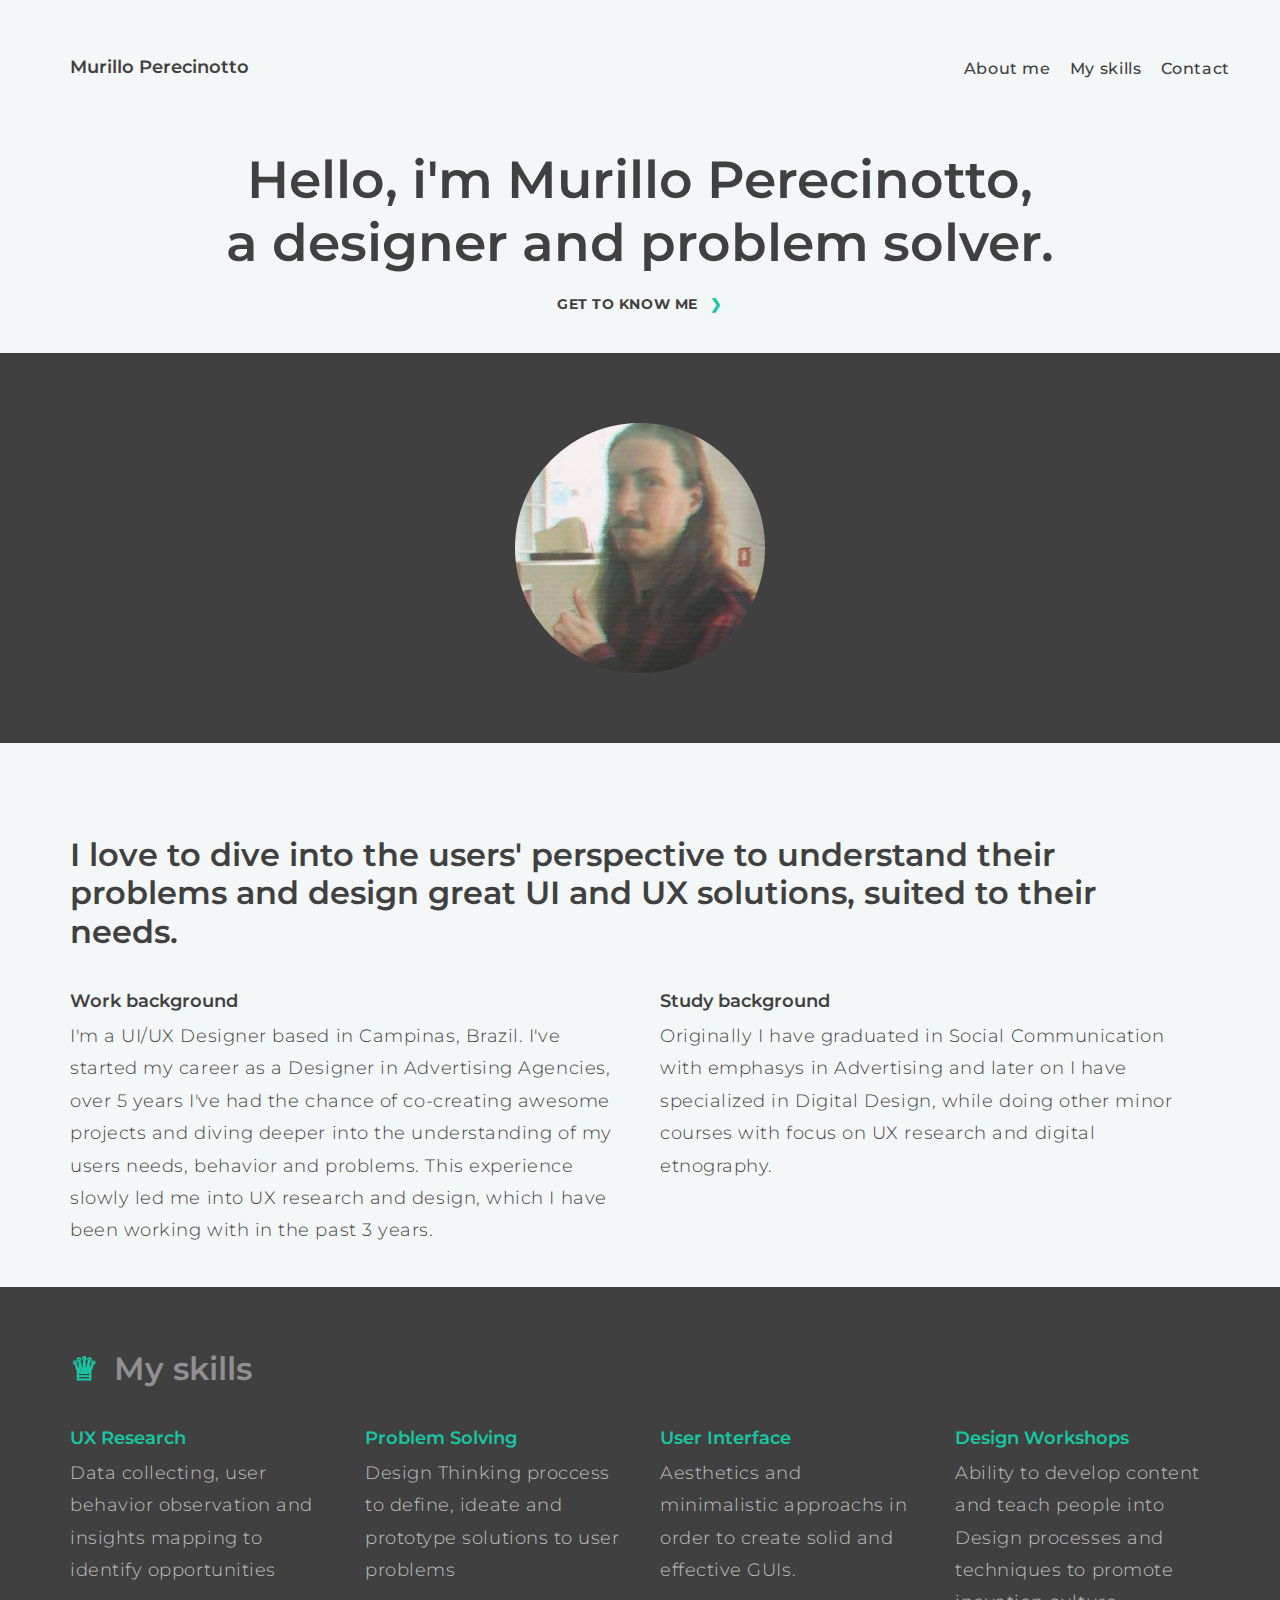
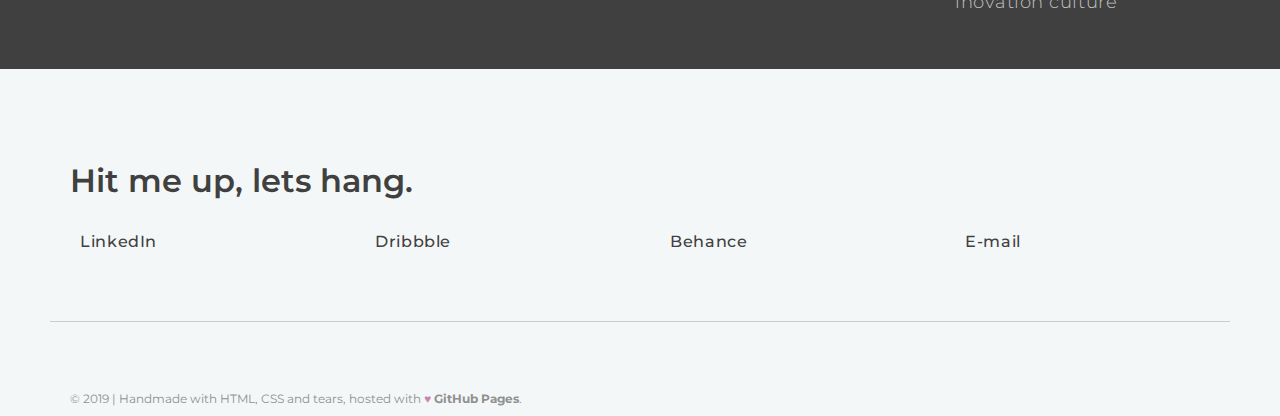
==== index.html @ 8c32df5b "Update to layout 2.0" ====
<!DOCTYPE html>
<html lang="en">
	<head>
		<meta charset="utf-8" />
		<meta name="viewport" content="width=device-width, initial-scale=1.0">
		<title>Murillo Perecinotto | UX Designer</title>
		<link rel="stylesheet" type="text/css" href="css/normalize.css" />
		<link href="https://fonts.googleapis.com/css?family=Montserrat:300,400,500,600,700,900" rel="stylesheet">
		<link rel="stylesheet" href="https://use.fontawesome.com/releases/v5.7.2/css/all.css" integrity="sha384-fnmOCqbTlWIlj8LyTjo7mOUStjsKC4pOpQbqyi7RrhN7udi9RwhKkMHpvLbHG9Sr" crossorigin="anonymous">
		<link rel="stylesheet" type="text/css" href="css/variables.css" />
		<link rel="stylesheet" type="text/css" href="css/style.css" />

	</head>
	
	<body>
		<div class="header">
			<div class="row">
				<header>
					<div class="col-4">
						<h1>Murillo Perecinotto</h1></a>
					</div>
					<div class="col-8 navmenu-main">
						<a class="navmenu-i" href="#about">About me</a>
						<a class="navmenu-i" href="#skills">My skills</a>
						<a class="navmenu-i" href="#contact">Contact</a>
					</div>
				</header>
			</div>
		</div>
		
		<div class="row">
			<div class="col-12">
				<section class="intro">
					<h2>Hello, i'm Murillo Perecinotto,<br>a designer and problem solver.</h2>
					<a class="ghostbtn" href="#about">Get to know me <span style="color: var(--primary-color); margin-left: 8px;">&#10095;</span></a>
				</section>
			</div>
		</div>

		<!-- <div style="background-image: url('img/img-placeholder.jpeg');" class="img-fill">
			<div>
				<img src="img/avatar-250px.png" class="img-avatar" />
			</div>
		</div> -->

		<div class="row bg-dark full-width">
			<div>
				<img src="img/avatar-250px.png" class="img-avatar" />
			</div>
		</div>

		<div class="row">
			<div class="col-12 section-desc">
				<h3 id="about">I love to dive into the users' perspective to understand their problems and design great UI and UX solutions, suited to their needs.</h3>
			</div>
		</div>

		<div class="row">
			<div class="col-6">
				<h4>Work background</h4>
				<p>I'm a UI/UX Designer based in Campinas, Brazil. I've started my career as a Designer in Advertising Agencies, over 5 years I've had the chance of co-creating awesome projects and diving deeper into the understanding of my users needs, behavior and problems. This experience slowly led me into UX research and design, which I have been working with in the past 3 years.</p>
			</div>
			<div class="col-6">
				<h4>Study background</h4>
				<p>Originally I have graduated in Social Communication with emphasys in Advertising and later on I have specialized in Digital Design, while doing other minor courses with focus on UX research and digital etnography.</p>
			</div>
		</div>

		<div class="row bg-dark full-width">
			<div class="row">
				<div class="col-12">
					<h3 id="skills"><span style="color: var(--primary-color); margin-right: 15px;"> &#9813;</span>My skills</h3>
				</div>
				<div class="topics">
					<div class="col-4">
						<h4>UX Research</h4>
						<p>Data collecting, user behavior observation and insights mapping to identify opportunities</p>
					</div>
					<div class="col-4">
						<h4>Problem Solving</h4>
						<p>Design Thinking proccess to define, ideate and prototype solutions to user problems</p>
					</div>
					<div class="col-4">
						<h4>User Interface</h4>
						<p>Aesthetics and minimalistic approachs in order to create solid and effective GUIs.</p>
					</div>
					<div class="col-4">
						<h4>Design Workshops</h4>
						<p>Ability to develop content and teach people into Design processes and techniques to promote inovation culture</p>
					</div>
				</div>
			</div>
		</div>

		<div class="row">
			<div class="col-12 section-desc">
				<h3 id="contact">Hit me up, lets hang.</h3>
			</div>
		</div>

		<div class="row">
			<div class="col-3">
				<a target="blank" href="https://www.linkedin.com/in/murillovp/"><i class="fab fa-linkedin"></i><span class="social-media-text">LinkedIn</span></a>
			</div>
			<div class="col-3">
				<a target="blank" href="https://dribbble.com/murillovp"><i class="fab fa-dribbble"></i><span class="social-media-text">Dribbble</span></a>
			</div>
			<div class="col-3">
				<a target="blank" href="https://www.behance.net/murillovp"><i class="fab fa-behance"></i><span class="social-media-text">Behance</span></a>
			</div>
			<div class="col-3">
				<a href="mailto:murillovp90@gmail.com"><i class="fas fa-at"></i><span class="social-media-text">E-mail</span></a>
			</div>
		</div>

		<div class="row">
			<div class="separator">
				
			</div>
		</div>

		<div class="row">
			<footer>
				<div class="col-9">
					<span>&copy 2019 | Handmade with HTML, CSS and tears, hosted with <span style="color: #a5155d; opacity: 0.5;">&hearts;</span><strong> GitHub Pages</strong>.</span>
				</div>
				<!-- <div class="col-3 text-right" style="opacity: 0.2;">
					<span>Go to <a href="links.html">Batcave</a></span>
				</div> -->
			</footer>
		</div>
	</body>
</html>
---- css/variables.css ----
:root {
	--primary-color: #17c6a3;
	--secondary-color: #EDD836;
	--dark-grey: #404040;
	--medium-grey: #707070;
	--light-grey: #909090;
	--white-grey: #c1c1c1;
	--offwhite: #f4f7f7;
}
---- css/style.css ----
/* Global settings */

* {
  box-sizing: border-box;
}

/* Tipography */

body {
	font-family: 'Montserrat', sans-serif;
	background-color: var(--offwhite);
}

p {
	color: var(--dark-grey);
	line-height: 1.8em;
	font-size: 18px;
	font-weight: 300;
	letter-spacing: 0.03em;
    margin-block-start: 0em;
    margin-block-end: 0em;
}

h1, h2, h3, h4, h5, h6 {
	color: var(--dark-grey);
	line-height: 1;
	font-weight: 600;
    margin-block-start: 0.4em;
    margin-block-end: 0.4em;
    line-height: 1.2em;
}

h1 {
	font-size: 18px;
}

h2 {
	font-size: 52px;
}

h3 {
	font-size: 32px;
}

h4 {
	font-size: 18px;
}

h5 {
	font-size: 14px;
}

.row.bg-dark h3 {
	color: var(--light-grey);
}

.row.bg-dark p {
	color: var(--white-grey);
}

.row.bg-dark h4 {
	color: var(--white-grey);
}

.row.bg-dark {
	padding: 40px 0;
}

/* grid 960 */

.row {
	width: 1180px;
	margin: 0 auto;
	overflow: auto;
	padding: 10 20px;
}

.row::after {
	content: "";
 	clear: both;
 	display: table;
}

[class^="col-"], [class*=" col-"] {
 	float: left;
 	padding: 10px 20px;
}

.col-1 {
	width: 8,33%;
}

.col-2 {
	width: 16,66%;
}

.col-3 {
	width: 25%;
}

.col-4 {
	width: 33,33%;
}

.col-5 {
	width: 41,66%;
}

.col-6 {
	width: 50%;
}

.col-7 {
	width: 58,33%;
}

.col-8 {
	width: 66,66%;
}

.col-9 {
	width: 75%;
}

.col-10 {
	width: 83,33%;
}

.col-11 {
	width: 91,66%;
}

.col-12 {
	width: 100%;
}
/* Fim do grid */

a {
	color: var(--dark-grey);
	text-decoration: none;
	letter-spacing: 0.04em;
	font-weight: 500;
}

a:hover, a:active {
	color: var(--primary-color);
	text-decoration: none;
}

.navmenu-main {
	text-align: right;
	float: right;
	padding: 20px 0px;
}

.navmenu-i {
	margin-left: 15px;
}

.header {
 padding: 40px 0 20px 0;
}

.intro {
	text-align: center;
	margin-bottom: 0px;
}

.ghostbtn {
	color: var(--dark-grey);
	font-size: 14px;
	text-decoration: none;
	font-weight: 700;
	text-transform: uppercase;
	letter-spacing: 0.04em;
}

.ghostbtn:hover, .ghostbutton:active {
	color: var(--primary-color);
}


.separator {
	background-color: #cccccc;
	width: 100%;
	height: 1px;
	margin: 60px 0px;
}

.green-bar {
	background-color: var(--primary-color);
	width: 100%;
	height: 3px;
	margin-bottom: 0;
}

.text-right {
	text-align: right;
}

.img-fill {
    overflow: hidden;
    background-size: cover;
    background-position: center;
    /*min-height: 500px;*/
}

.section-desc {
	margin-top: 40px;
}

footer {
	color: var(--light-grey);
	font-size: 12px;
}

.social-icon {
	display: inline-block;
	margin-right: 10px;
}

.bg-dark {
	background: var(--dark-grey);
	margin: 30px 0;
}

.full-width {
  width: 100vw;
  position: relative;
  left: 50%;
  right: 50%;
  margin-left: -50vw;
  margin-right: -50vw;
}

.topics .col-4 {
	width: 295px;
}

.social-media {

}

.social-media-text {
	margin-left: 10px;
}

.fa-linkedin {
	color: #0077B2;
}

.fa-dribbble {
	color: #c142a0;
}

.fa-behance {
	color: #0057ff;
}

.fa-at {
	color: var(--primary-color);
}

.topics .col-4 h4 {
	color: var(--primary-color);
}

.img-avatar {
	margin: 30px 0;
	margin-left: auto;
	margin-right: auto;
	display: block;
}
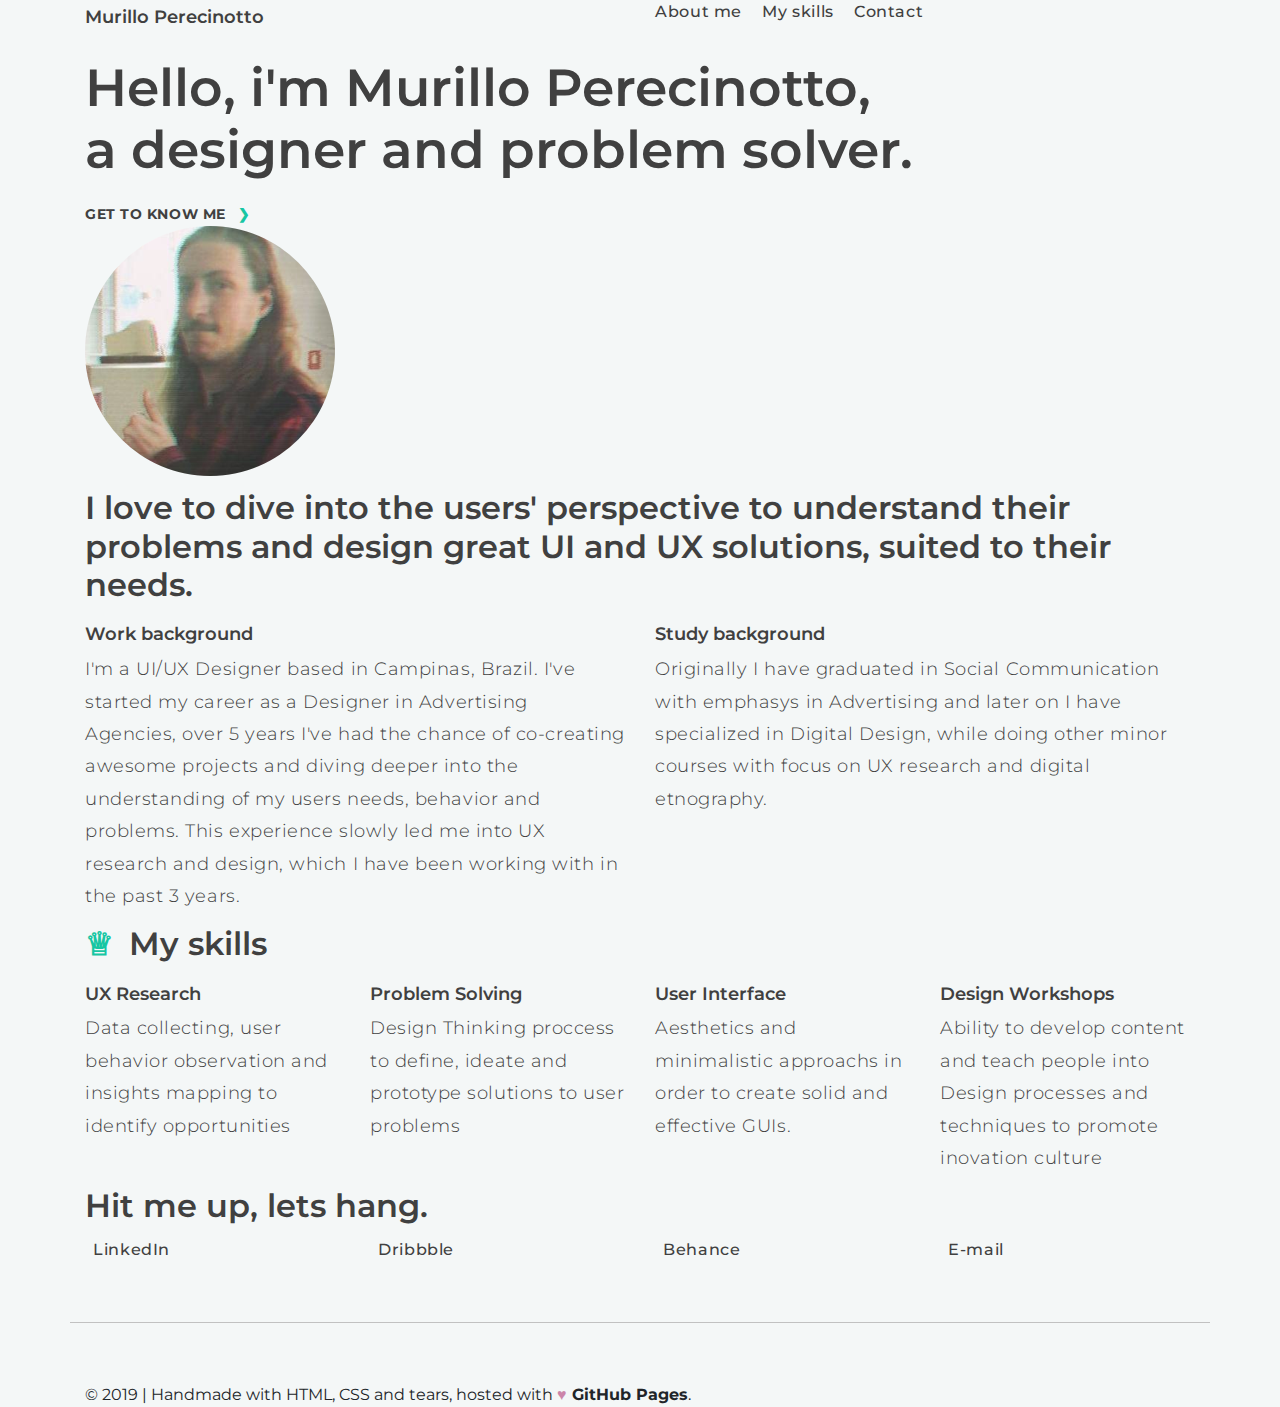
==== commit 1ecdf6e2: "Aplicação de bootstrap e flexbox" ====
--- a/index.html
+++ b/index.html
@@ -4,36 +4,35 @@
 		<meta charset="utf-8" />
 		<meta name="viewport" content="width=device-width, initial-scale=1.0">
 		<title>Murillo Perecinotto | UX Designer</title>
-		<link rel="stylesheet" type="text/css" href="css/normalize.css" />
+		<!-- <link rel="stylesheet" type="text/css" href="css/normalize.css" /> -->
 		<link href="https://fonts.googleapis.com/css?family=Montserrat:300,400,500,600,700,900" rel="stylesheet">
 		<link rel="stylesheet" href="https://use.fontawesome.com/releases/v5.7.2/css/all.css" integrity="sha384-fnmOCqbTlWIlj8LyTjo7mOUStjsKC4pOpQbqyi7RrhN7udi9RwhKkMHpvLbHG9Sr" crossorigin="anonymous">
+		<link rel="stylesheet" href="https://maxcdn.bootstrapcdn.com/bootstrap/4.0.0/css/bootstrap.min.css" integrity="sha384-Gn5384xqQ1aoWXA+058RXPxPg6fy4IWvTNh0E263XmFcJlSAwiGgFAW/dAiS6JXm" crossorigin="anonymous">
 		<link rel="stylesheet" type="text/css" href="css/variables.css" />
 		<link rel="stylesheet" type="text/css" href="css/style.css" />
 
 	</head>
 	
 	<body>
-		<div class="header">
+		<div class="container">
 			<div class="row">
-				<header>
-					<div class="col-4">
-						<h1>Murillo Perecinotto</h1></a>
-					</div>
-					<div class="col-8 navmenu-main">
-						<a class="navmenu-i" href="#about">About me</a>
-						<a class="navmenu-i" href="#skills">My skills</a>
-						<a class="navmenu-i" href="#contact">Contact</a>
-					</div>
-				</header>
+				<div class="col">
+					<h1>Murillo Perecinotto</h1></a>
+				</div>
+				<div class="col">
+					<a class="mr-3" href="#about">About me</a>
+					<a class="mr-3" href="#skills">My skills</a>
+					<a class="mr-3" href="#contact">Contact</a>
+				</div>
 			</div>
 		</div>
 		
-		<div class="row">
-			<div class="col-12">
-				<section class="intro">
+		<div class="container">
+			<div class="row">
+				<div class="col">
 					<h2>Hello, i'm Murillo Perecinotto,<br>a designer and problem solver.</h2>
 					<a class="ghostbtn" href="#about">Get to know me <span style="color: var(--primary-color); margin-left: 8px;">&#10095;</span></a>
-				</section>
+				</div>
 			</div>
 		</div>
 
@@ -43,91 +42,98 @@
 			</div>
 		</div> -->
 
-		<div class="row bg-dark full-width">
-			<div>
-				<img src="img/avatar-250px.png" class="img-avatar" />
-			</div>
-		</div>
-
-		<div class="row">
-			<div class="col-12 section-desc">
-				<h3 id="about">I love to dive into the users' perspective to understand their problems and design great UI and UX solutions, suited to their needs.</h3>
-			</div>
-		</div>
-
-		<div class="row">
-			<div class="col-6">
-				<h4>Work background</h4>
-				<p>I'm a UI/UX Designer based in Campinas, Brazil. I've started my career as a Designer in Advertising Agencies, over 5 years I've had the chance of co-creating awesome projects and diving deeper into the understanding of my users needs, behavior and problems. This experience slowly led me into UX research and design, which I have been working with in the past 3 years.</p>
-			</div>
-			<div class="col-6">
-				<h4>Study background</h4>
-				<p>Originally I have graduated in Social Communication with emphasys in Advertising and later on I have specialized in Digital Design, while doing other minor courses with focus on UX research and digital etnography.</p>
-			</div>
-		</div>
-
-		<div class="row bg-dark full-width">
+		<div class="container">
 			<div class="row">
-				<div class="col-12">
-					<h3 id="skills"><span style="color: var(--primary-color); margin-right: 15px;"> &#9813;</span>My skills</h3>
-				</div>
-				<div class="topics">
-					<div class="col-4">
-						<h4>UX Research</h4>
-						<p>Data collecting, user behavior observation and insights mapping to identify opportunities</p>
-					</div>
-					<div class="col-4">
-						<h4>Problem Solving</h4>
-						<p>Design Thinking proccess to define, ideate and prototype solutions to user problems</p>
-					</div>
-					<div class="col-4">
-						<h4>User Interface</h4>
-						<p>Aesthetics and minimalistic approachs in order to create solid and effective GUIs.</p>
-					</div>
-					<div class="col-4">
-						<h4>Design Workshops</h4>
-						<p>Ability to develop content and teach people into Design processes and techniques to promote inovation culture</p>
-					</div>
+				<div class="col">
+					<img src="img/avatar-250px.png" class="" />
 				</div>
 			</div>
 		</div>
 
-		<div class="row">
-			<div class="col-12 section-desc">
-				<h3 id="contact">Hit me up, lets hang.</h3>
+		<div class="container">
+			<div class="row">
+				<div class="col">
+					<h3 id="about">I love to dive into the users' perspective to understand their problems and design great UI and UX solutions, suited to their needs.</h3>
+				</div>
+			</div>
+			<div class="row">
+				<div class="col">
+					<h4>Work background</h4>
+					<p>I'm a UI/UX Designer based in Campinas, Brazil. I've started my career as a Designer in Advertising Agencies, over 5 years I've had the chance of co-creating awesome projects and diving deeper into the understanding of my users needs, behavior and problems. This experience slowly led me into UX research and design, which I have been working with in the past 3 years.</p>
+				</div>
+				<div class="col">
+					<h4>Study background</h4>
+					<p>Originally I have graduated in Social Communication with emphasys in Advertising and later on I have specialized in Digital Design, while doing other minor courses with focus on UX research and digital etnography.</p>
+				</div>
 			</div>
 		</div>
 
-		<div class="row">
-			<div class="col-3">
-				<a target="blank" href="https://www.linkedin.com/in/murillovp/"><i class="fab fa-linkedin"></i><span class="social-media-text">LinkedIn</span></a>
+		<div class="container">
+			<div class="row">
+				<div class="col">
+					<h3 id="skills"><span style="color: var(--primary-color); margin-right: 15px;"> &#9813;</span>My skills</h3>
+				</div>
 			</div>
-			<div class="col-3">
-				<a target="blank" href="https://dribbble.com/murillovp"><i class="fab fa-dribbble"></i><span class="social-media-text">Dribbble</span></a>
-			</div>
-			<div class="col-3">
-				<a target="blank" href="https://www.behance.net/murillovp"><i class="fab fa-behance"></i><span class="social-media-text">Behance</span></a>
-			</div>
-			<div class="col-3">
-				<a href="mailto:murillovp90@gmail.com"><i class="fas fa-at"></i><span class="social-media-text">E-mail</span></a>
+			<div class="row">
+				<div class="col">
+					<h4>UX Research</h4>
+					<p>Data collecting, user behavior observation and insights mapping to identify opportunities</p>
+				</div>
+				<div class="col">
+					<h4>Problem Solving</h4>
+					<p>Design Thinking proccess to define, ideate and prototype solutions to user problems</p>
+				</div>
+				<div class="col">
+					<h4>User Interface</h4>
+					<p>Aesthetics and minimalistic approachs in order to create solid and effective GUIs.</p>
+				</div>
+				<div class="col">
+					<h4>Design Workshops</h4>
+					<p>Ability to develop content and teach people into Design processes and techniques to promote inovation culture</p>
+				</div>
 			</div>
 		</div>
 
-		<div class="row">
-			<div class="separator">
-				
+		<div class="container">
+			<div class="row">
+				<div class="col">
+					<h3 id="contact">Hit me up, lets hang.</h3>
+				</div>
+			</div>
+
+			<div class="row">
+				<div class="col">
+					<a target="blank" href="https://www.linkedin.com/in/murillovp/"><i class="fab fa-linkedin"></i><span class="ml-2">LinkedIn</span></a>
+				</div>
+				<div class="col">
+					<a target="blank" href="https://dribbble.com/murillovp"><i class="fab fa-dribbble"></i><span class="ml-2">Dribbble</span></a>
+				</div>
+				<div class="col">
+					<a target="blank" href="https://www.behance.net/murillovp"><i class="fab fa-behance"></i><span class="ml-2">Behance</span></a>
+				</div>
+				<div class="col">
+					<a href="mailto:murillovp90@gmail.com"><i class="fas fa-at"></i><span class="ml-2">E-mail</span></a>
+				</div>
 			</div>
 		</div>
 
-		<div class="row">
-			<footer>
-				<div class="col-9">
+		<div class="container">
+			<div class="row">
+				<div class="separator">
+					<!-- Creates a 1px div light separator -->
+				</div>
+			</div>
+		</div>
+
+		<div class="container">
+			<div class="row">
+				<div class="col">
 					<span>&copy 2019 | Handmade with HTML, CSS and tears, hosted with <span style="color: #a5155d; opacity: 0.5;">&hearts;</span><strong> GitHub Pages</strong>.</span>
 				</div>
 				<!-- <div class="col-3 text-right" style="opacity: 0.2;">
 					<span>Go to <a href="links.html">Batcave</a></span>
 				</div> -->
-			</footer>
+			</div>
 		</div>
 	</body>
 </html>--- a/css/style.css
+++ b/css/style.css
@@ -1,9 +1,3 @@
-/* Global settings */
-
-* {
-  box-sizing: border-box;
-}
-
 /* Tipography */
 
 body {
@@ -50,91 +44,6 @@
 	font-size: 14px;
 }
 
-.row.bg-dark h3 {
-	color: var(--light-grey);
-}
-
-.row.bg-dark p {
-	color: var(--white-grey);
-}
-
-.row.bg-dark h4 {
-	color: var(--white-grey);
-}
-
-.row.bg-dark {
-	padding: 40px 0;
-}
-
-/* grid 960 */
-
-.row {
-	width: 1180px;
-	margin: 0 auto;
-	overflow: auto;
-	padding: 10 20px;
-}
-
-.row::after {
-	content: "";
- 	clear: both;
- 	display: table;
-}
-
-[class^="col-"], [class*=" col-"] {
- 	float: left;
- 	padding: 10px 20px;
-}
-
-.col-1 {
-	width: 8,33%;
-}
-
-.col-2 {
-	width: 16,66%;
-}
-
-.col-3 {
-	width: 25%;
-}
-
-.col-4 {
-	width: 33,33%;
-}
-
-.col-5 {
-	width: 41,66%;
-}
-
-.col-6 {
-	width: 50%;
-}
-
-.col-7 {
-	width: 58,33%;
-}
-
-.col-8 {
-	width: 66,66%;
-}
-
-.col-9 {
-	width: 75%;
-}
-
-.col-10 {
-	width: 83,33%;
-}
-
-.col-11 {
-	width: 91,66%;
-}
-
-.col-12 {
-	width: 100%;
-}
-/* Fim do grid */
-
 a {
 	color: var(--dark-grey);
 	text-decoration: none;
@@ -153,19 +62,6 @@
 	padding: 20px 0px;
 }
 
-.navmenu-i {
-	margin-left: 15px;
-}
-
-.header {
- padding: 40px 0 20px 0;
-}
-
-.intro {
-	text-align: center;
-	margin-bottom: 0px;
-}
-
 .ghostbtn {
 	color: var(--dark-grey);
 	font-size: 14px;
@@ -181,21 +77,10 @@
 
 
 .separator {
-	background-color: #cccccc;
+	background-color: var(--white-grey);
 	width: 100%;
 	height: 1px;
 	margin: 60px 0px;
-}
-
-.green-bar {
-	background-color: var(--primary-color);
-	width: 100%;
-	height: 3px;
-	margin-bottom: 0;
-}
-
-.text-right {
-	text-align: right;
 }
 
 .img-fill {
@@ -205,23 +90,8 @@
     /*min-height: 500px;*/
 }
 
-.section-desc {
-	margin-top: 40px;
-}
-
-footer {
-	color: var(--light-grey);
-	font-size: 12px;
-}
-
-.social-icon {
-	display: inline-block;
-	margin-right: 10px;
-}
-
 .bg-dark {
 	background: var(--dark-grey);
-	margin: 30px 0;
 }
 
 .full-width {
@@ -231,18 +101,6 @@
   right: 50%;
   margin-left: -50vw;
   margin-right: -50vw;
-}
-
-.topics .col-4 {
-	width: 295px;
-}
-
-.social-media {
-
-}
-
-.social-media-text {
-	margin-left: 10px;
 }
 
 .fa-linkedin {
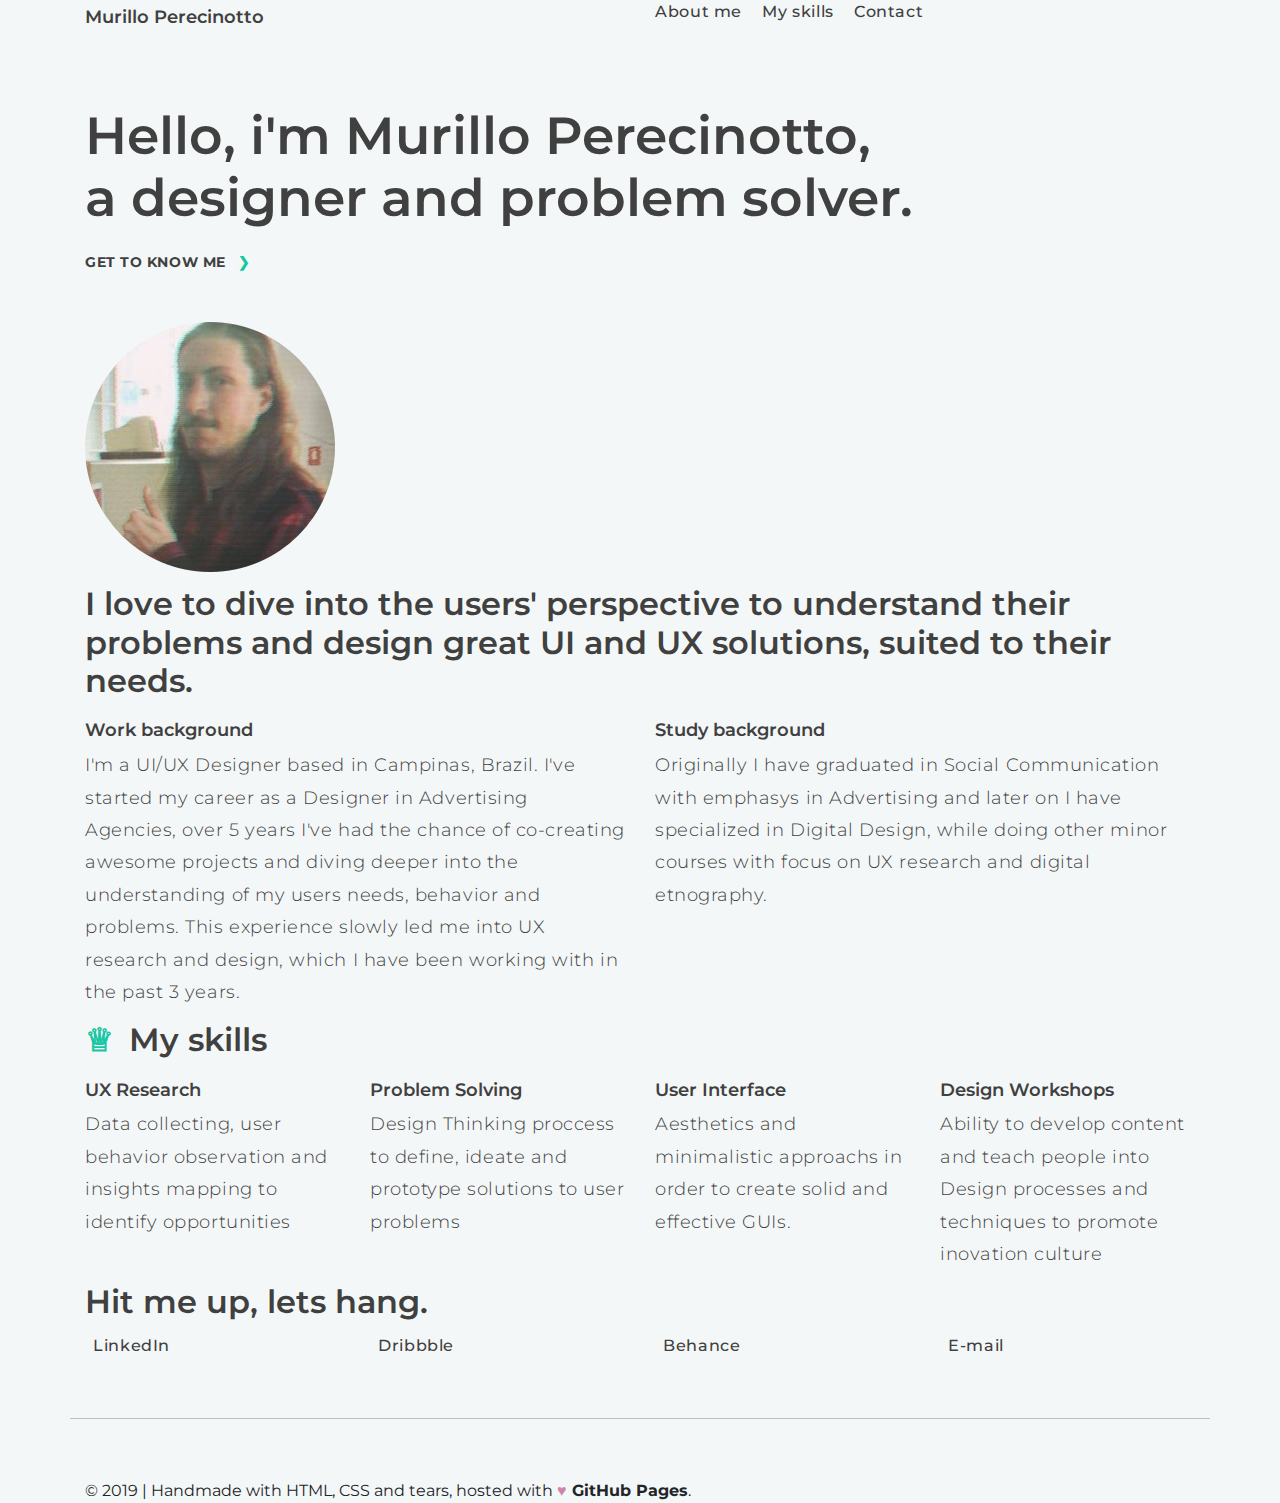
==== commit 50390972: "margins" ====
--- a/index.html
+++ b/index.html
@@ -27,7 +27,7 @@
 			</div>
 		</div>
 		
-		<div class="container">
+		<div class="container mt-5 my-5">
 			<div class="row">
 				<div class="col">
 					<h2>Hello, i'm Murillo Perecinotto,<br>a designer and problem solver.</h2>
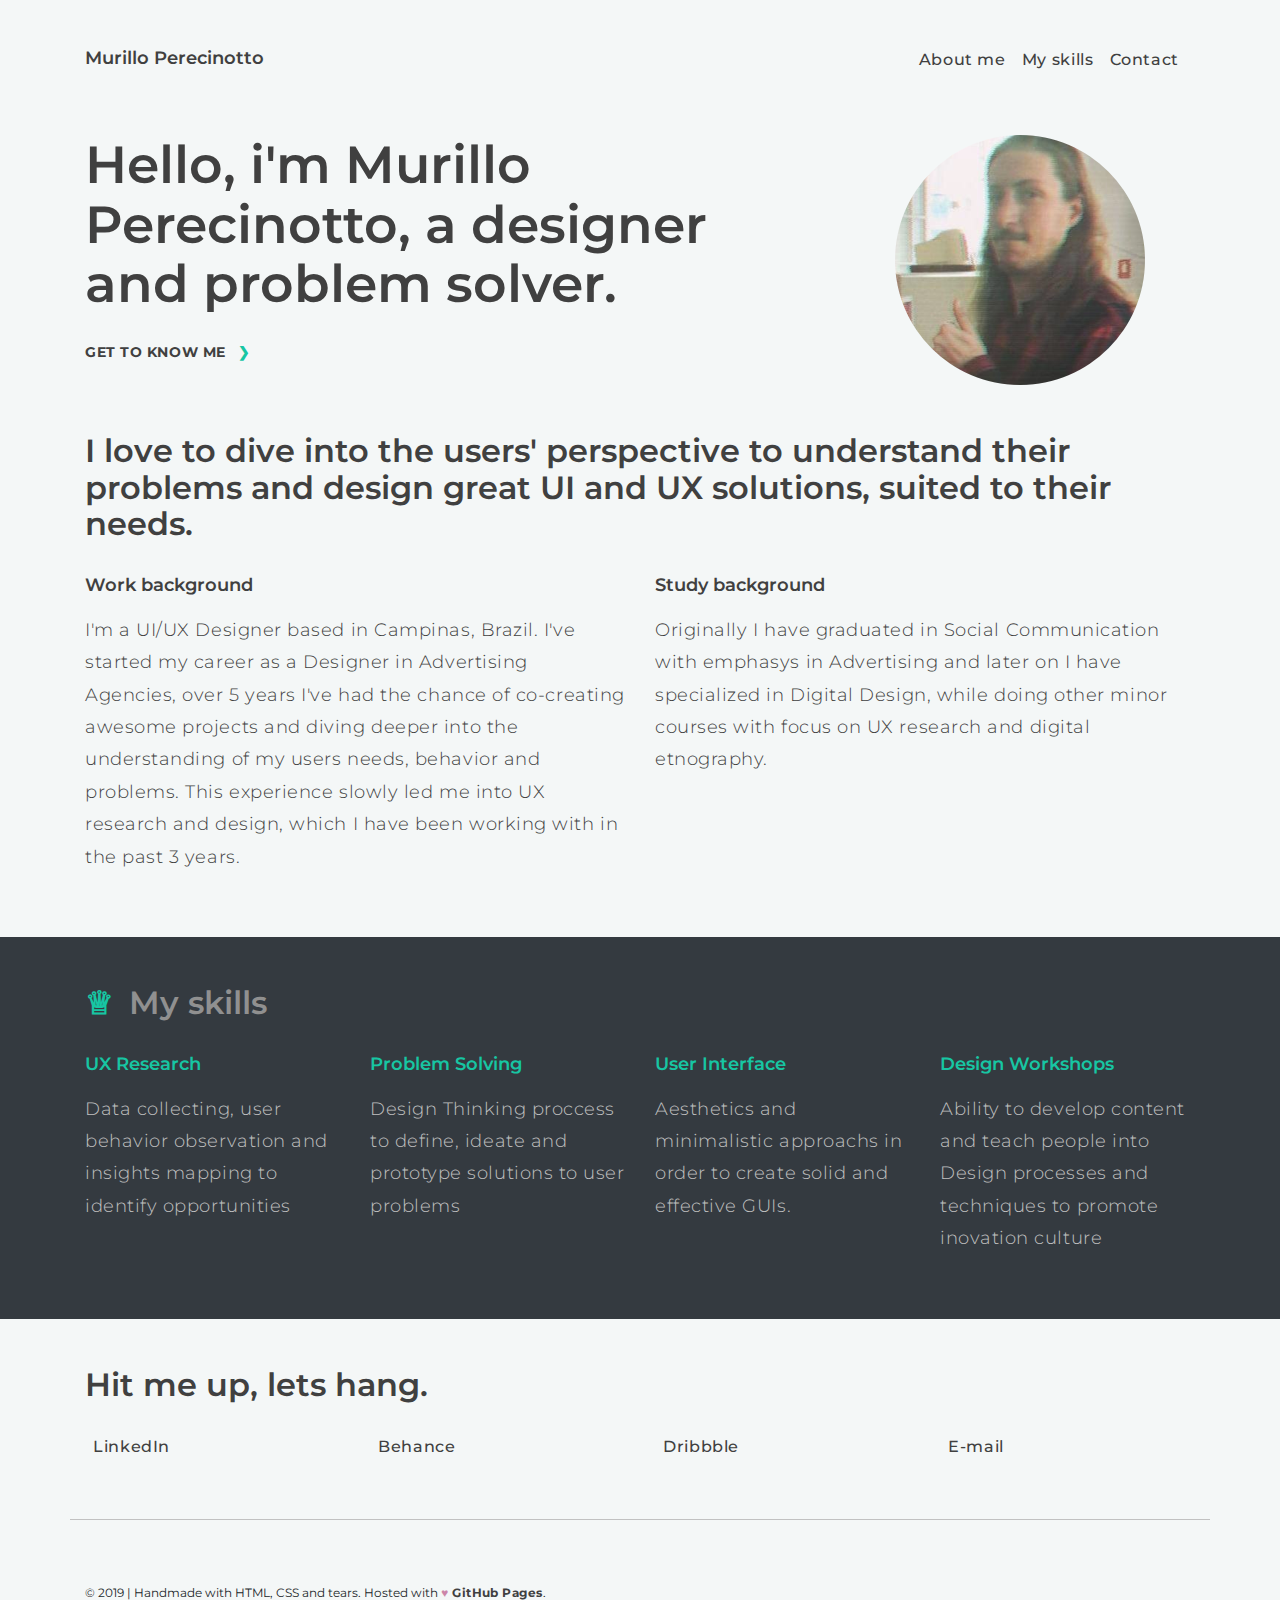
==== commit 7af7a063: "Applies Bootstrap CDN and refactors all containers, rows and cols" ====
--- a/index.html
+++ b/index.html
@@ -4,22 +4,20 @@
 		<meta charset="utf-8" />
 		<meta name="viewport" content="width=device-width, initial-scale=1.0">
 		<title>Murillo Perecinotto | UX Designer</title>
-		<!-- <link rel="stylesheet" type="text/css" href="css/normalize.css" /> -->
 		<link href="https://fonts.googleapis.com/css?family=Montserrat:300,400,500,600,700,900" rel="stylesheet">
 		<link rel="stylesheet" href="https://use.fontawesome.com/releases/v5.7.2/css/all.css" integrity="sha384-fnmOCqbTlWIlj8LyTjo7mOUStjsKC4pOpQbqyi7RrhN7udi9RwhKkMHpvLbHG9Sr" crossorigin="anonymous">
 		<link rel="stylesheet" href="https://maxcdn.bootstrapcdn.com/bootstrap/4.0.0/css/bootstrap.min.css" integrity="sha384-Gn5384xqQ1aoWXA+058RXPxPg6fy4IWvTNh0E263XmFcJlSAwiGgFAW/dAiS6JXm" crossorigin="anonymous">
 		<link rel="stylesheet" type="text/css" href="css/variables.css" />
 		<link rel="stylesheet" type="text/css" href="css/style.css" />
-
 	</head>
 	
 	<body>
 		<div class="container">
-			<div class="row">
-				<div class="col">
+			<div class="row mt-5">
+				<div class="col-6">
 					<h1>Murillo Perecinotto</h1></a>
 				</div>
-				<div class="col">
+				<div class="col-6 d-flex justify-content-end">
 					<a class="mr-3" href="#about">About me</a>
 					<a class="mr-3" href="#skills">My skills</a>
 					<a class="mr-3" href="#contact">Contact</a>
@@ -27,30 +25,19 @@
 			</div>
 		</div>
 		
-		<div class="container mt-5 my-5">
+		<div class="container my-5">
 			<div class="row">
-				<div class="col">
-					<h2>Hello, i'm Murillo Perecinotto,<br>a designer and problem solver.</h2>
+				<div class="col-8">
+					<h2>Hello, i'm Murillo Perecinotto, a designer and problem solver.</h2>
 					<a class="ghostbtn" href="#about">Get to know me <span style="color: var(--primary-color); margin-left: 8px;">&#10095;</span></a>
 				</div>
-			</div>
-		</div>
-
-		<!-- <div style="background-image: url('img/img-placeholder.jpeg');" class="img-fill">
-			<div>
-				<img src="img/avatar-250px.png" class="img-avatar" />
-			</div>
-		</div> -->
-
-		<div class="container">
-			<div class="row">
-				<div class="col">
+				<div class="col-4 d-flex justify-content-center align-items-center">
 					<img src="img/avatar-250px.png" class="" />
 				</div>
 			</div>
 		</div>
 
-		<div class="container">
+		<div class="container my-5">
 			<div class="row">
 				<div class="col">
 					<h3 id="about">I love to dive into the users' perspective to understand their problems and design great UI and UX solutions, suited to their needs.</h3>
@@ -68,33 +55,35 @@
 			</div>
 		</div>
 
-		<div class="container">
-			<div class="row">
-				<div class="col">
-					<h3 id="skills"><span style="color: var(--primary-color); margin-right: 15px;"> &#9813;</span>My skills</h3>
+		<div class="bg-dark">
+			<div class="container my-5 py-5">
+				<div class="row">
+					<div class="col">
+						<h3 id="skills"><span style="color: var(--primary-color); margin-right: 15px;"> &#9813;</span>My skills</h3>
+					</div>
 				</div>
-			</div>
-			<div class="row">
-				<div class="col">
-					<h4>UX Research</h4>
-					<p>Data collecting, user behavior observation and insights mapping to identify opportunities</p>
-				</div>
-				<div class="col">
-					<h4>Problem Solving</h4>
-					<p>Design Thinking proccess to define, ideate and prototype solutions to user problems</p>
-				</div>
-				<div class="col">
-					<h4>User Interface</h4>
-					<p>Aesthetics and minimalistic approachs in order to create solid and effective GUIs.</p>
-				</div>
-				<div class="col">
-					<h4>Design Workshops</h4>
-					<p>Ability to develop content and teach people into Design processes and techniques to promote inovation culture</p>
+				<div class="row">
+					<div class="col">
+						<h4>UX Research</h4>
+						<p>Data collecting, user behavior observation and insights mapping to identify opportunities</p>
+					</div>
+					<div class="col">
+						<h4>Problem Solving</h4>
+						<p>Design Thinking proccess to define, ideate and prototype solutions to user problems</p>
+					</div>
+					<div class="col">
+						<h4>User Interface</h4>
+						<p>Aesthetics and minimalistic approachs in order to create solid and effective GUIs.</p>
+					</div>
+					<div class="col">
+						<h4>Design Workshops</h4>
+						<p>Ability to develop content and teach people into Design processes and techniques to promote inovation culture</p>
+					</div>
 				</div>
 			</div>
 		</div>
 
-		<div class="container">
+		<div class="container mt-5">
 			<div class="row">
 				<div class="col">
 					<h3 id="contact">Hit me up, lets hang.</h3>
@@ -102,16 +91,16 @@
 			</div>
 
 			<div class="row">
-				<div class="col">
+				<div class="col-3">
 					<a target="blank" href="https://www.linkedin.com/in/murillovp/"><i class="fab fa-linkedin"></i><span class="ml-2">LinkedIn</span></a>
 				</div>
-				<div class="col">
+				<div class="col-3">
+					<a target="blank" href="https://www.behance.net/murillovp"><i class="fab fa-behance"></i><span class="ml-2">Behance</span></a>
+				</div>
+				<div class="col-3">
 					<a target="blank" href="https://dribbble.com/murillovp"><i class="fab fa-dribbble"></i><span class="ml-2">Dribbble</span></a>
 				</div>
-				<div class="col">
-					<a target="blank" href="https://www.behance.net/murillovp"><i class="fab fa-behance"></i><span class="ml-2">Behance</span></a>
-				</div>
-				<div class="col">
+				<div class="col-3">
 					<a href="mailto:murillovp90@gmail.com"><i class="fas fa-at"></i><span class="ml-2">E-mail</span></a>
 				</div>
 			</div>
@@ -125,10 +114,10 @@
 			</div>
 		</div>
 
-		<div class="container">
+		<div class="container footer mb-3">
 			<div class="row">
 				<div class="col">
-					<span>&copy 2019 | Handmade with HTML, CSS and tears, hosted with <span style="color: #a5155d; opacity: 0.5;">&hearts;</span><strong> GitHub Pages</strong>.</span>
+					<span>&copy 2019 | Handmade with HTML, CSS and tears. Hosted with <a href="https://pages.github.com/" target="blank"><span style="color: #a5155d; opacity: 0.5;">&hearts;</span><strong> GitHub Pages</strong></a>.</span>
 				</div>
 				<!-- <div class="col-3 text-right" style="opacity: 0.2;">
 					<span>Go to <a href="links.html">Batcave</a></span>
--- a/css/style.css
+++ b/css/style.css
@@ -11,17 +11,13 @@
 	font-size: 18px;
 	font-weight: 300;
 	letter-spacing: 0.03em;
-    margin-block-start: 0em;
-    margin-block-end: 0em;
 }
 
 h1, h2, h3, h4, h5, h6 {
 	color: var(--dark-grey);
-	line-height: 1;
 	font-weight: 600;
-    margin-block-start: 0.4em;
-    margin-block-end: 0.4em;
-    line-height: 1.2em;
+    line-height: 1.15em;
+    margin-bottom: 1em;
 }
 
 h1 {
@@ -30,6 +26,11 @@
 
 h2 {
 	font-size: 52px;
+	margin-bottom: 0.5em;
+}
+
+.h2-primary {
+	color: var(--primary-color);
 }
 
 h3 {
@@ -44,6 +45,10 @@
 	font-size: 14px;
 }
 
+.footer span {
+	font-size: 12px;
+}
+
 a {
 	color: var(--dark-grey);
 	text-decoration: none;
@@ -54,12 +59,6 @@
 a:hover, a:active {
 	color: var(--primary-color);
 	text-decoration: none;
-}
-
-.navmenu-main {
-	text-align: right;
-	float: right;
-	padding: 20px 0px;
 }
 
 .ghostbtn {
@@ -94,6 +93,18 @@
 	background: var(--dark-grey);
 }
 
+.bg-dark h3 {
+	color: var(--light-grey);
+}
+
+.bg-dark h4 {
+	color: var(--primary-color);
+}
+
+.bg-dark p {
+	color: var(--white-grey);
+}
+
 .full-width {
   width: 100vw;
   position: relative;
@@ -102,6 +113,8 @@
   margin-left: -50vw;
   margin-right: -50vw;
 }
+
+/* Social icons */
 
 .fa-linkedin {
 	color: #0077B2;
@@ -117,15 +130,4 @@
 
 .fa-at {
 	color: var(--primary-color);
-}
-
-.topics .col-4 h4 {
-	color: var(--primary-color);
-}
-
-.img-avatar {
-	margin: 30px 0;
-	margin-left: auto;
-	margin-right: auto;
-	display: block;
 }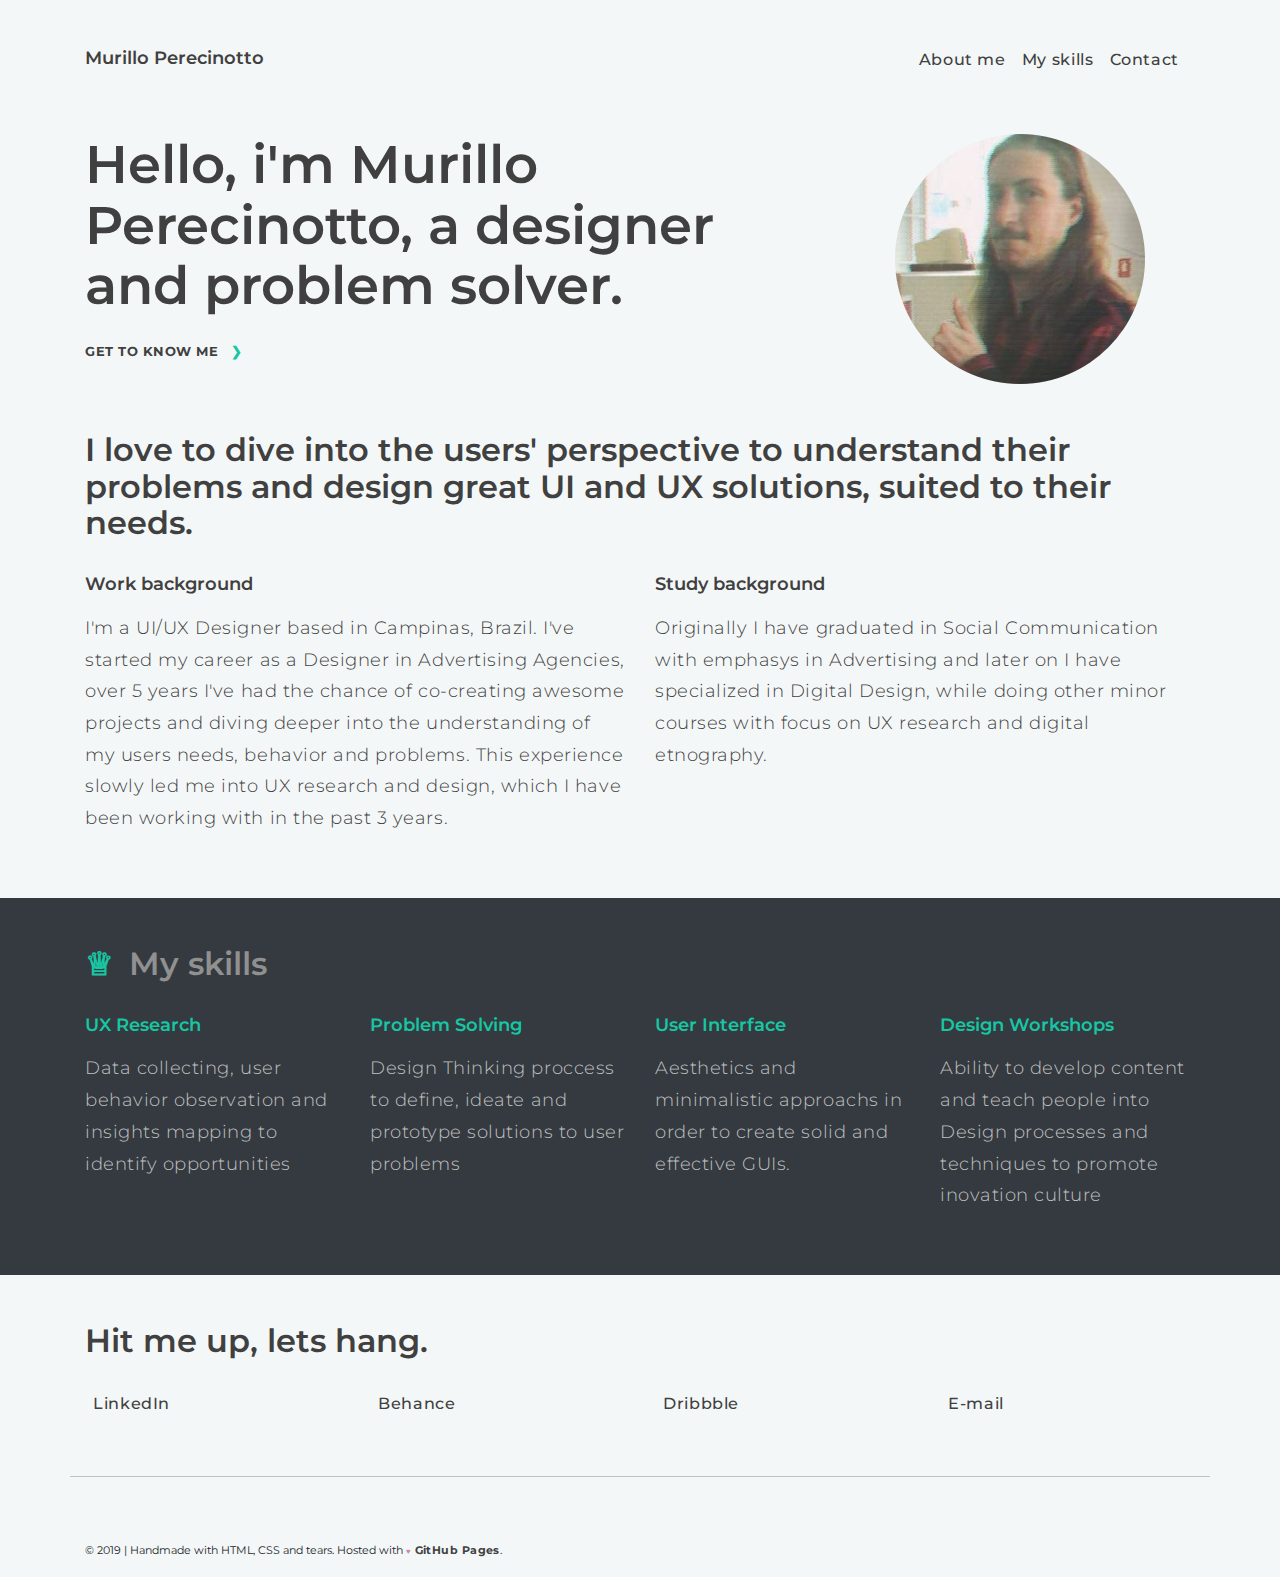
==== commit aaac67db: "Applyes md bootstrap columns and media queries" ====
--- a/index.html
+++ b/index.html
@@ -3,10 +3,10 @@
 	<head>
 		<meta charset="utf-8" />
 		<meta name="viewport" content="width=device-width, initial-scale=1.0">
-		<title>Murillo Perecinotto | UX Designer</title>
+		<title>Murillo Perecinotto | Product Designer</title>
 		<link href="https://fonts.googleapis.com/css?family=Montserrat:300,400,500,600,700,900" rel="stylesheet">
 		<link rel="stylesheet" href="https://use.fontawesome.com/releases/v5.7.2/css/all.css" integrity="sha384-fnmOCqbTlWIlj8LyTjo7mOUStjsKC4pOpQbqyi7RrhN7udi9RwhKkMHpvLbHG9Sr" crossorigin="anonymous">
-		<link rel="stylesheet" href="https://maxcdn.bootstrapcdn.com/bootstrap/4.0.0/css/bootstrap.min.css" integrity="sha384-Gn5384xqQ1aoWXA+058RXPxPg6fy4IWvTNh0E263XmFcJlSAwiGgFAW/dAiS6JXm" crossorigin="anonymous">
+		<link rel="stylesheet" href="https://stackpath.bootstrapcdn.com/bootstrap/4.3.1/css/bootstrap.min.css" integrity="sha384-ggOyR0iXCbMQv3Xipma34MD+dH/1fQ784/j6cY/iJTQUOhcWr7x9JvoRxT2MZw1T" crossorigin="anonymous">
 		<link rel="stylesheet" type="text/css" href="css/variables.css" />
 		<link rel="stylesheet" type="text/css" href="css/style.css" />
 	</head>
@@ -14,10 +14,10 @@
 	<body>
 		<div class="container">
 			<div class="row mt-5">
-				<div class="col-6">
+				<div class="col-md">
 					<h1>Murillo Perecinotto</h1></a>
 				</div>
-				<div class="col-6 d-flex justify-content-end">
+				<div class="col-md d-flex justify-content-end visibility-hidden">
 					<a class="mr-3" href="#about">About me</a>
 					<a class="mr-3" href="#skills">My skills</a>
 					<a class="mr-3" href="#contact">Contact</a>
@@ -25,13 +25,13 @@
 			</div>
 		</div>
 		
-		<div class="container my-5">
+		<div class="container my-5 no-y-margin">
 			<div class="row">
-				<div class="col-8">
+				<div class="col-md-8">
 					<h2>Hello, i'm Murillo Perecinotto, a designer and problem solver.</h2>
-					<a class="ghostbtn" href="#about">Get to know me <span style="color: var(--primary-color); margin-left: 8px;">&#10095;</span></a>
+					<a class="ghostbtn ta-center d-block" href="#about">Get to know me <span style="color: var(--primary-color); margin-left: 8px;">&#10095;</span></a>
 				</div>
-				<div class="col-4 d-flex justify-content-center align-items-center">
+				<div class="col-md-4 d-flex justify-content-center align-items-center">
 					<img src="img/avatar-250px.png" class="" />
 				</div>
 			</div>
@@ -39,16 +39,16 @@
 
 		<div class="container my-5">
 			<div class="row">
-				<div class="col">
+				<div class="col-md">
 					<h3 id="about">I love to dive into the users' perspective to understand their problems and design great UI and UX solutions, suited to their needs.</h3>
 				</div>
 			</div>
 			<div class="row">
-				<div class="col">
+				<div class="col-md">
 					<h4>Work background</h4>
 					<p>I'm a UI/UX Designer based in Campinas, Brazil. I've started my career as a Designer in Advertising Agencies, over 5 years I've had the chance of co-creating awesome projects and diving deeper into the understanding of my users needs, behavior and problems. This experience slowly led me into UX research and design, which I have been working with in the past 3 years.</p>
 				</div>
-				<div class="col">
+				<div class="col-md">
 					<h4>Study background</h4>
 					<p>Originally I have graduated in Social Communication with emphasys in Advertising and later on I have specialized in Digital Design, while doing other minor courses with focus on UX research and digital etnography.</p>
 				</div>
@@ -58,24 +58,24 @@
 		<div class="bg-dark">
 			<div class="container my-5 py-5">
 				<div class="row">
-					<div class="col">
+					<div class="col-md">
 						<h3 id="skills"><span style="color: var(--primary-color); margin-right: 15px;"> &#9813;</span>My skills</h3>
 					</div>
 				</div>
 				<div class="row">
-					<div class="col">
+					<div class="col-md">
 						<h4>UX Research</h4>
 						<p>Data collecting, user behavior observation and insights mapping to identify opportunities</p>
 					</div>
-					<div class="col">
+					<div class="col-md">
 						<h4>Problem Solving</h4>
 						<p>Design Thinking proccess to define, ideate and prototype solutions to user problems</p>
 					</div>
-					<div class="col">
+					<div class="col-md">
 						<h4>User Interface</h4>
 						<p>Aesthetics and minimalistic approachs in order to create solid and effective GUIs.</p>
 					</div>
-					<div class="col">
+					<div class="col-md">
 						<h4>Design Workshops</h4>
 						<p>Ability to develop content and teach people into Design processes and techniques to promote inovation culture</p>
 					</div>
@@ -85,22 +85,22 @@
 
 		<div class="container mt-5">
 			<div class="row">
-				<div class="col">
+				<div class="col-md">
 					<h3 id="contact">Hit me up, lets hang.</h3>
 				</div>
 			</div>
 
 			<div class="row">
-				<div class="col-3">
+				<div class="col-md social-media-mobile">
 					<a target="blank" href="https://www.linkedin.com/in/murillovp/"><i class="fab fa-linkedin"></i><span class="ml-2">LinkedIn</span></a>
 				</div>
-				<div class="col-3">
+				<div class="col-md social-media-mobile">
 					<a target="blank" href="https://www.behance.net/murillovp"><i class="fab fa-behance"></i><span class="ml-2">Behance</span></a>
 				</div>
-				<div class="col-3">
+				<div class="col-md social-media-mobile">
 					<a target="blank" href="https://dribbble.com/murillovp"><i class="fab fa-dribbble"></i><span class="ml-2">Dribbble</span></a>
 				</div>
-				<div class="col-3">
+				<div class="col-md social-media-mobile">
 					<a href="mailto:murillovp90@gmail.com"><i class="fas fa-at"></i><span class="ml-2">E-mail</span></a>
 				</div>
 			</div>
@@ -116,7 +116,7 @@
 
 		<div class="container footer mb-3">
 			<div class="row">
-				<div class="col">
+				<div class="col-md">
 					<span>&copy 2019 | Handmade with HTML, CSS and tears. Hosted with <a href="https://pages.github.com/" target="blank"><span style="color: #a5155d; opacity: 0.5;">&hearts;</span><strong> GitHub Pages</strong></a>.</span>
 				</div>
 				<!-- <div class="col-3 text-right" style="opacity: 0.2;">
--- a/css/style.css
+++ b/css/style.css
@@ -8,7 +8,7 @@
 p {
 	color: var(--dark-grey);
 	line-height: 1.8em;
-	font-size: 18px;
+	font-size: 1.1em;
 	font-weight: 300;
 	letter-spacing: 0.03em;
 }
@@ -21,32 +21,28 @@
 }
 
 h1 {
-	font-size: 18px;
+	font-size: 1.1em;
 }
 
 h2 {
-	font-size: 52px;
+	font-size: 3.3em;
 	margin-bottom: 0.5em;
 }
 
-.h2-primary {
-	color: var(--primary-color);
-}
-
 h3 {
-	font-size: 32px;
+	font-size: 2em;
 }
 
 h4 {
-	font-size: 18px;
+	font-size: 1.1em;
 }
 
 h5 {
-	font-size: 14px;
+	font-size: 0.8em;
 }
 
 .footer span {
-	font-size: 12px;
+	font-size: 0.7em;
 }
 
 a {
@@ -63,7 +59,7 @@
 
 .ghostbtn {
 	color: var(--dark-grey);
-	font-size: 14px;
+	font-size: 0.8em;
 	text-decoration: none;
 	font-weight: 700;
 	text-transform: uppercase;
@@ -130,4 +126,54 @@
 
 .fa-at {
 	color: var(--primary-color);
-}+}
+
+/* Media queries */
+
+@media screen and (max-width: 900px) {
+
+  h1 {
+    font-size: 1em;
+    text-align: center;
+  }
+
+  h2 {
+    font-size: 1.7em;
+    text-align: center;
+  }
+
+  h3 {
+    font-size: 1.2em;
+    line-height: 1.4em;
+  }
+
+  h4 {
+    font-size: 1em;
+  }
+
+  h5 {
+    font-size: 0.8em;
+  }
+
+  p {
+    font-size: 1em;
+  }
+
+  .visibility-hidden {
+  	visibility: hidden;
+  }
+
+  .social-media-mobile {
+  	margin-bottom: 0.6em;
+  }
+
+  .no-y-margin {
+  	margin-top: 0 !important;
+  	margin-bottom: 0 !important;
+  }
+
+  .ta-center {
+  	text-align: center;
+  	margin-bottom: 2em;
+  }
+}
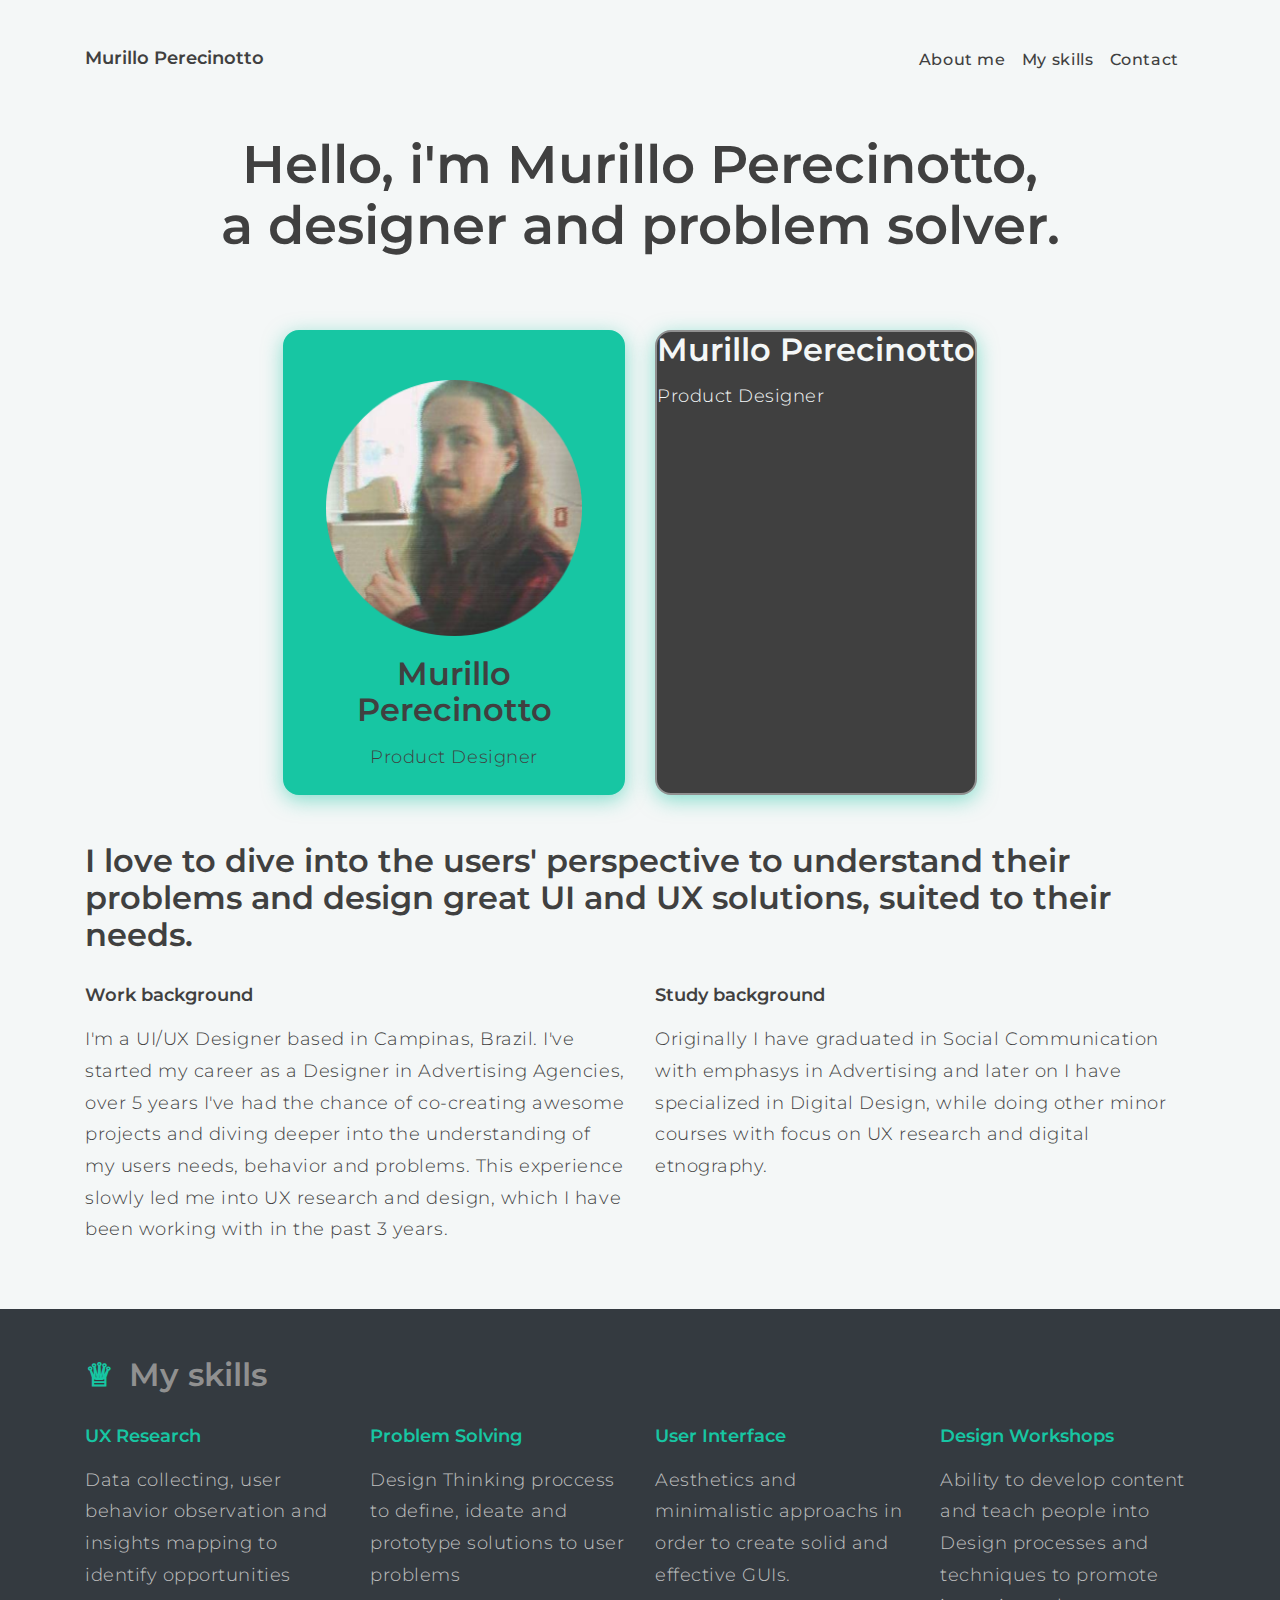
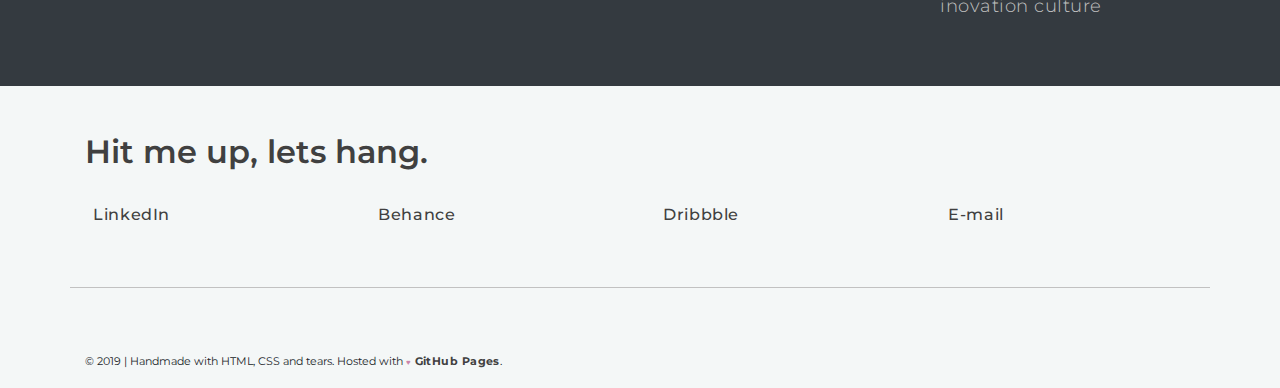
==== commit 40f87947: "Sets html structure and some styling for cards" ====
--- a/index.html
+++ b/index.html
@@ -1,6 +1,16 @@
 <!DOCTYPE html>
 <html lang="en">
 	<head>
+		<!-- Global site tag (gtag.js) - Google Analytics -->
+		<script async src="https://www.googletagmanager.com/gtag/js?id=UA-136701395-1"></script>
+		<script>
+		  window.dataLayer = window.dataLayer || [];
+		  function gtag(){dataLayer.push(arguments);}
+		  gtag('js', new Date());
+
+		  gtag('config', 'UA-136701395-1');
+		</script>
+
 		<meta charset="utf-8" />
 		<meta name="viewport" content="width=device-width, initial-scale=1.0">
 		<title>Murillo Perecinotto | Product Designer</title>
@@ -27,12 +37,33 @@
 		
 		<div class="container my-5 no-y-margin">
 			<div class="row">
-				<div class="col-md-8">
-					<h2>Hello, i'm Murillo Perecinotto, a designer and problem solver.</h2>
-					<a class="ghostbtn ta-center d-block" href="#about">Get to know me <span style="color: var(--primary-color); margin-left: 8px;">&#10095;</span></a>
+				<div class="col-md text-center">
+					<h2>Hello, i'm Murillo Perecinotto,<br>a designer and problem solver.</h2>
 				</div>
-				<div class="col-md-4 d-flex justify-content-center align-items-center">
-					<img src="img/avatar-250px.png" class="" />
+			</div>
+		</div>
+
+		<div class="container d-flex">
+			<div class="row mx-auto">
+				
+				<!-- Profile card -->
+				<div class="col-md">
+					<div class="card card-profile">
+						<img class="img-padding mx-auto" src="img/avatar-250px.png">
+						<div class="card-body text-center">
+							<h3 class="card-title">Murillo Perecinotto</h3>
+							<p class="card-text">Product Designer</p>
+						</div>
+					</div>
+				</div>
+
+				<!-- Info card -->
+				<div class="col-md d-flex">
+					<div class="card card-info">
+						<h3 class="card-title">Murillo Perecinotto</h3>
+						<p class="card-text">Product Designer</p>
+					</div>
+					</div>
 				</div>
 			</div>
 		</div>
--- a/css/style.css
+++ b/css/style.css
@@ -128,6 +128,32 @@
 	color: var(--primary-color);
 }
 
+.img-padding {
+  padding: 3em 2em 0 2em;
+  width: 100%;
+  height: auto;
+  max-width: 20em;
+}
+
+.card {
+  border-radius: 1rem;
+  box-shadow: 0 5px 20px rgba(23, 198, 163, 0.5);
+}
+
+.card-profile {
+  background-color: var(--primary-color);
+  border: 2px solid var(--primary-color);
+}
+
+.card-info {
+  background-color: var(--dark-grey);
+  border: 2px solid var(--light-grey);
+}
+
+.card-info p, .card-info h3 {
+  color: var(--offwhite);
+}
+
 /* Media queries */
 
 @media screen and (max-width: 900px) {
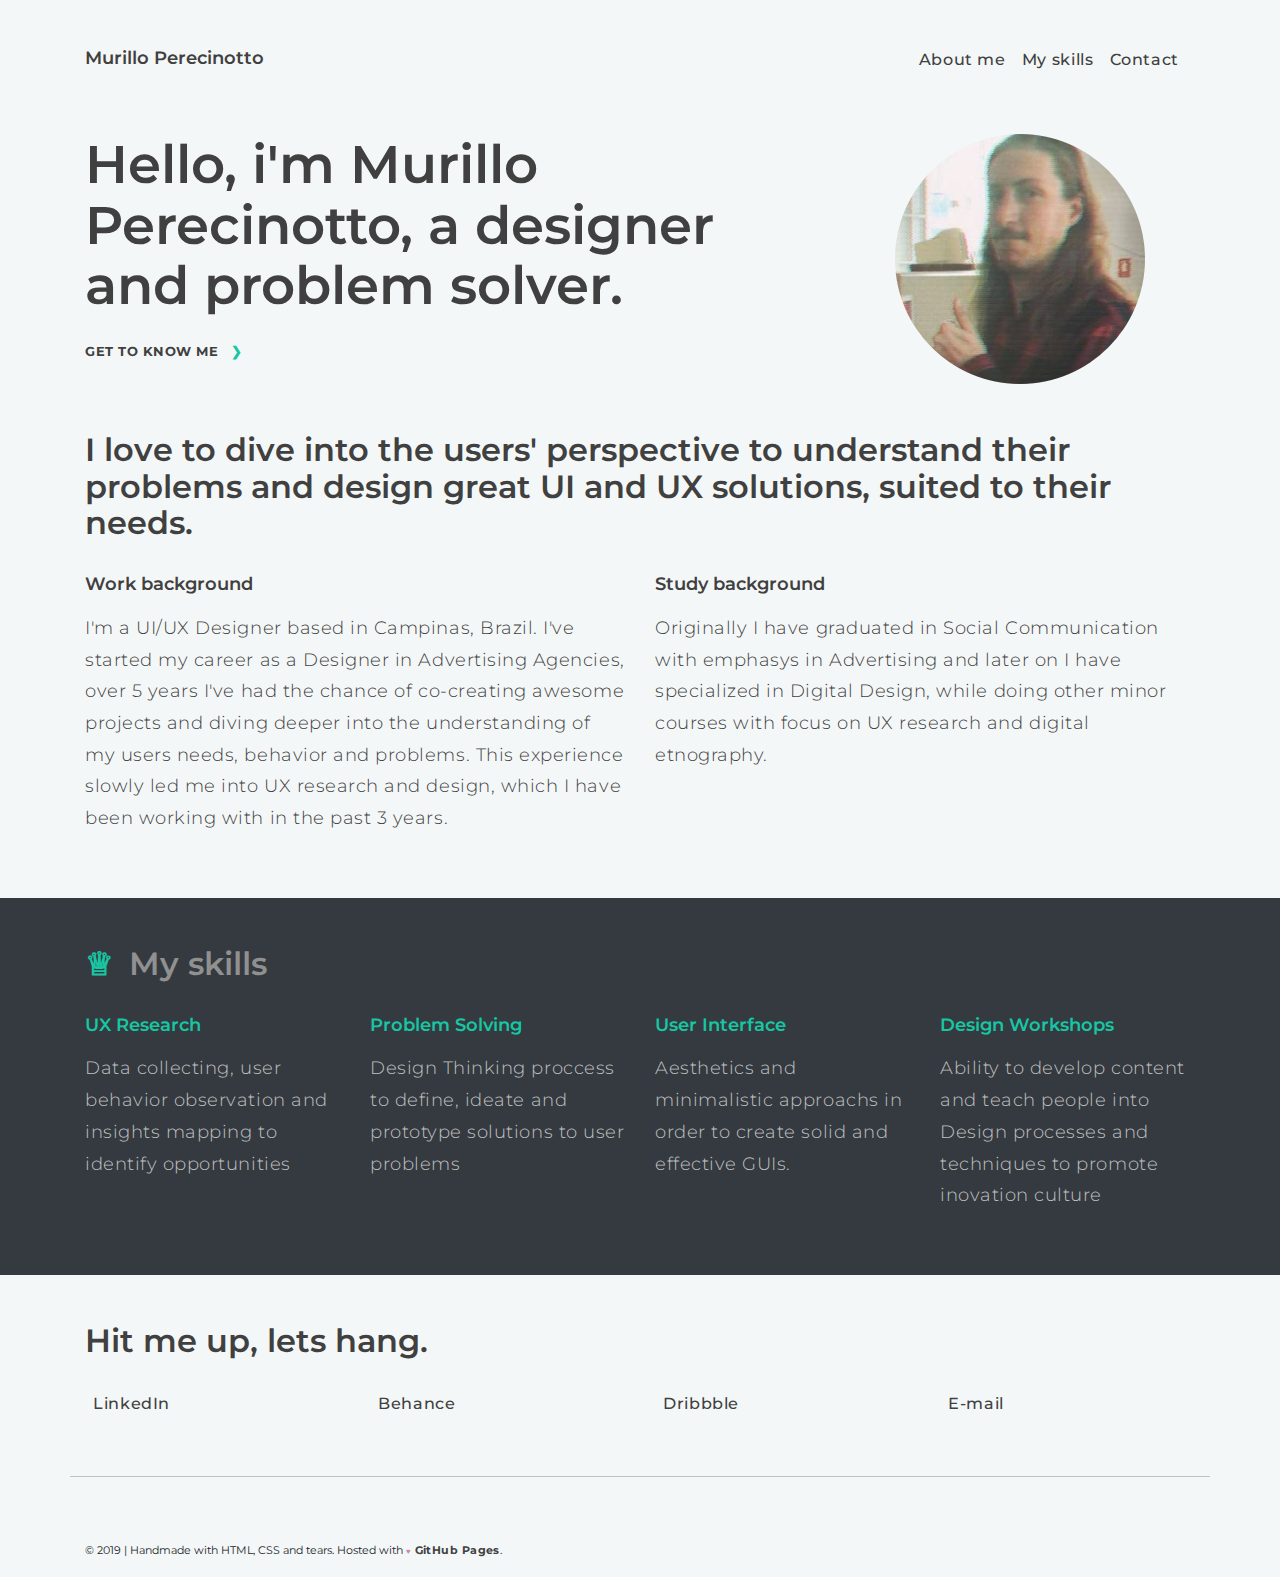
==== commit c85e1e11: "Turn back personal site" ====
--- a/index.html
+++ b/index.html
@@ -37,33 +37,12 @@
 		
 		<div class="container my-5 no-y-margin">
 			<div class="row">
-				<div class="col-md text-center">
-					<h2>Hello, i'm Murillo Perecinotto,<br>a designer and problem solver.</h2>
+				<div class="col-md-8">
+					<h2>Hello, i'm Murillo Perecinotto, a designer and problem solver.</h2>
+					<a class="ghostbtn ta-center d-block" href="#about">Get to know me <span style="color: var(--primary-color); margin-left: 8px;">&#10095;</span></a>
 				</div>
-			</div>
-		</div>
-
-		<div class="container d-flex">
-			<div class="row mx-auto">
-				
-				<!-- Profile card -->
-				<div class="col-md">
-					<div class="card card-profile">
-						<img class="img-padding mx-auto" src="img/avatar-250px.png">
-						<div class="card-body text-center">
-							<h3 class="card-title">Murillo Perecinotto</h3>
-							<p class="card-text">Product Designer</p>
-						</div>
-					</div>
-				</div>
-
-				<!-- Info card -->
-				<div class="col-md d-flex">
-					<div class="card card-info">
-						<h3 class="card-title">Murillo Perecinotto</h3>
-						<p class="card-text">Product Designer</p>
-					</div>
-					</div>
+				<div class="col-md-4 d-flex justify-content-center align-items-center">
+					<img src="img/avatar-250px.png" class="" />
 				</div>
 			</div>
 		</div>
--- a/css/style.css
+++ b/css/style.css
@@ -128,32 +128,6 @@
 	color: var(--primary-color);
 }
 
-.img-padding {
-  padding: 3em 2em 0 2em;
-  width: 100%;
-  height: auto;
-  max-width: 20em;
-}
-
-.card {
-  border-radius: 1rem;
-  box-shadow: 0 5px 20px rgba(23, 198, 163, 0.5);
-}
-
-.card-profile {
-  background-color: var(--primary-color);
-  border: 2px solid var(--primary-color);
-}
-
-.card-info {
-  background-color: var(--dark-grey);
-  border: 2px solid var(--light-grey);
-}
-
-.card-info p, .card-info h3 {
-  color: var(--offwhite);
-}
-
 /* Media queries */
 
 @media screen and (max-width: 900px) {
